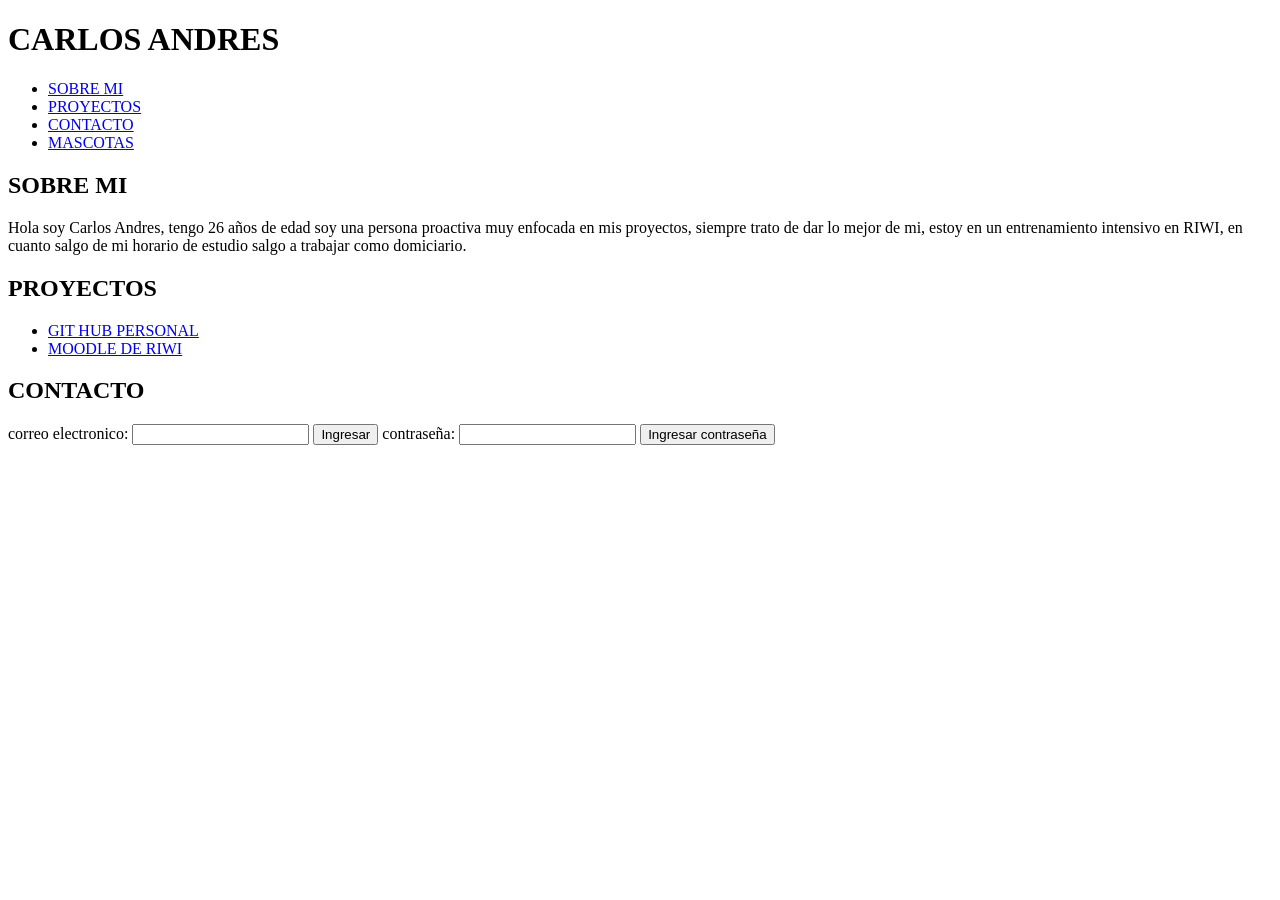
==== index.html @ cf4db9c6 "primero" ====
<!DOCTYPE html>
<html lang="en">
<head>
    <meta charset="UTF-8">
    <meta name="viewport" content="width=device-width, initial-scale=1.0">
    <link rel="stylesheet" href="styles.css">
    <title>CARLITOS</title>
</head>
<body>
    <h1>CARLOS ANDRES </h1>
        <nav>
            <ul>
                <li><a href="#SOBRE MI">SOBRE MI</a></li>
                <li><a href="#PROYECTOS">PROYECTOS</a></li>
                <li><a href="#CONTACTO">CONTACTO</a></li>
                <li><a href="#MASCOTAS">MASCOTAS</a></li>
            </ul>        
        </nav>
        <header>
            <nav>
                <section id="SOBRE MI"></section>
                <h2>SOBRE MI</h2>
                <p>Hola soy Carlos Andres, tengo 26 años de edad soy una persona proactiva muy enfocada en mis proyectos, siempre trato de dar lo mejor de mi, estoy en un entrenamiento intensivo en RIWI, en cuanto salgo de mi horario de estudio salgo a trabajar como domiciario. </p>
            </nav>

            <nav>
                <section id="PROYECTOS"></section>
                <h2>PROYECTOS</h2>
                <ul>
                    <li><a href="https://github.com/carlosospina2">GIT HUB PERSONAL</a></li>
                    <li><a href="https://moodle.riwi.io/mod/page/view.php?id=6146">MOODLE DE RIWI</a></li>
                </ul>

                <nav>
                    <section id="CONTACTO"></section>
                    <form class="FORMULARIO">
                    <h2>CONTACTO</h2> 

                    <div class=""></div>
                    <label for="correo">correo electronico:</label>
                    <input type="email" id="correo" name=" correo"  required>

                    <button type="submit">Ingresar </button>

                      <label for="contraseña">contraseña:</label>
                      <input type="password" id="contraseña" name=" contraseña" required> 

                      <button type="submit">Ingresar contraseña</button>
                    </form>

                </nav>

        
            </nav>
        </header>
    
</body>
</html>
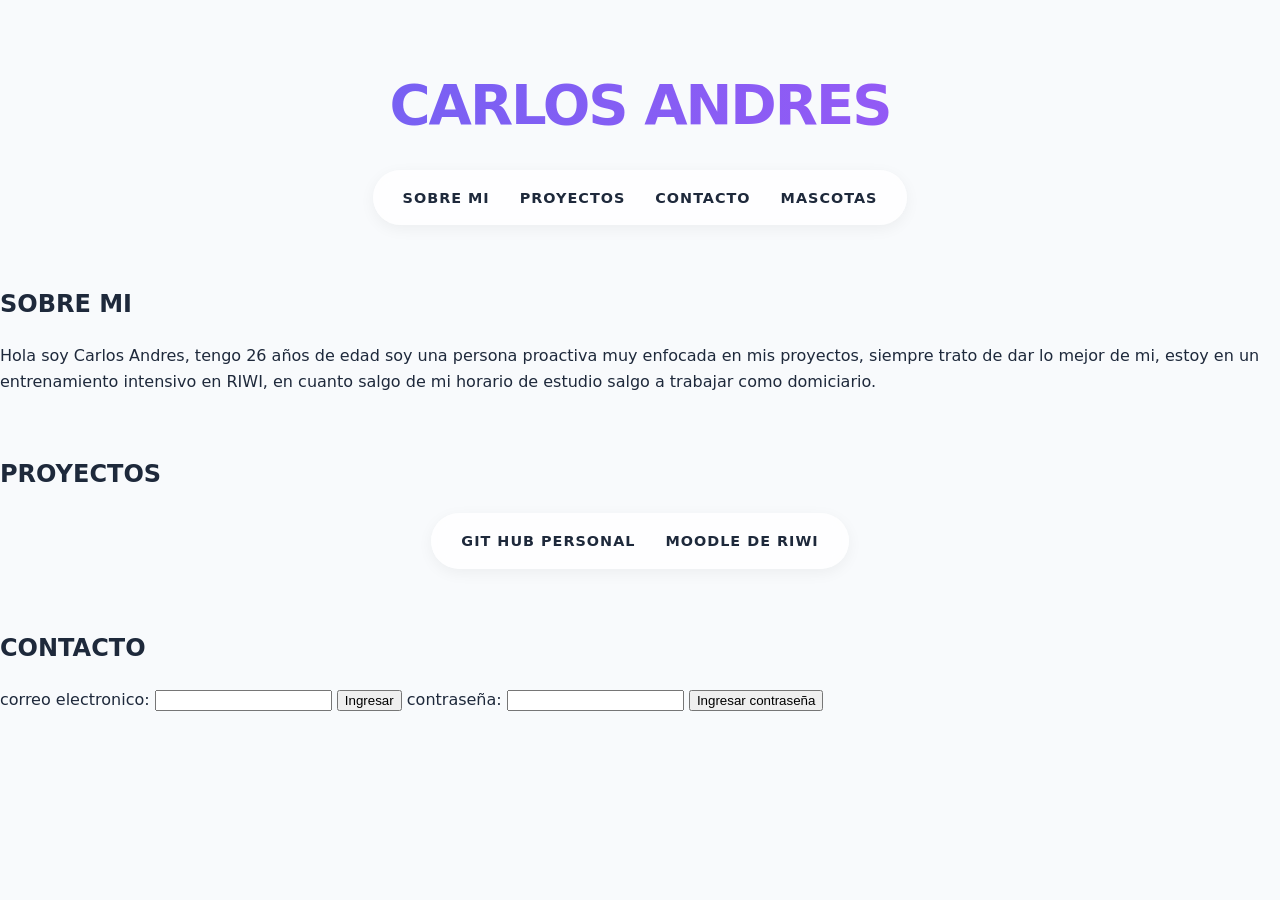
==== commit 46e0f8fc: "mejorando porta" ====
--- a/index.html
+++ b/index.html
@@ -3,20 +3,25 @@
 <head>
     <meta charset="UTF-8">
     <meta name="viewport" content="width=device-width, initial-scale=1.0">
-    <link rel="stylesheet" href="styles.css">
+    <link rel="stylesheet" href="/assets/css/styles.css">
+    
     <title>CARLITOS</title>
 </head>
-<body>
-    <h1>CARLOS ANDRES </h1>
+<header>
+
+    
+      <h1>CARLOS ANDRES </h1>
         <nav>
             <ul>
                 <li><a href="#SOBRE MI">SOBRE MI</a></li>
                 <li><a href="#PROYECTOS">PROYECTOS</a></li>
                 <li><a href="#CONTACTO">CONTACTO</a></li>
-                <li><a href="#MASCOTAS">MASCOTAS</a></li>
+                <li><a href="mascotas.html">MASCOTAS</a></li>
             </ul>        
         </nav>
-        <header>
+        </header>
+
+        <body>
             <nav>
                 <section id="SOBRE MI"></section>
                 <h2>SOBRE MI</h2>
@@ -47,11 +52,11 @@
 
                       <button type="submit">Ingresar contraseña</button>
                     </form>
-
-                </nav>
-
+                 </nav>
+         
         
-            </nav>
+        <nav>
+            <section id="MASCOTAS"></section>
         </header>
     
 </body>
--- a/assets/css/styles.css
+++ b/assets/css/styles.css
@@ -0,0 +1,111 @@
+/*body {
+    font-family: 'Arial', sans-serif;
+    margin: 0;
+    padding: 0;
+    background-color: #9b9b9b;
+    color: #000000;
+
+
+} 
+
+h1{
+    color: #030303; 
+    font-size: 2em;
+    font-family: Georgia, 'Times New Roman', Times, serif;
+    text-align: center;
+    text-shadow: 2px 2px 4px rgba(0, 0, 0, 0.1)
+
+}
+
+ul {
+    list-style: none;
+    padding: 2em;
+    display: flex;
+  list-style: none;
+  gap: 20px; /* Espacio entre elementos */
+body {
+  margin: 0;
+  font-family: "Inter", system-ui, -apple-system, sans-serif;
+  background-color: #f8fafc;
+  color: #1e293b;
+  line-height: 1.6;
+}
+
+h1 {
+  font-size: 3.5rem;
+  font-weight: 800;
+  text-align: center;
+  margin: 60px 0 20px;
+  letter-spacing: -2px;
+  background: linear-gradient(to right, #6366f1, #a855f7);
+  -webkit-background-clip: text;
+  -webkit-text-fill-color: transparent;
+}
+
+ul {
+  list-style: none;
+  padding: 0;
+  display: flex;
+  justify-content: center;
+  gap: 30px;
+  background: rgba(255, 255, 255, 0.8);
+  backdrop-filter: blur(10px);
+  padding: 15px 30px;
+  border-radius: 50px;
+  width: fit-content;
+  margin: 0 auto 40px;
+  box-shadow: 0 4px 15px rgba(0, 0, 0, 0.05);
+  position: sticky;
+  top: 20px;
+  z-index: 100;
+}
+ul li a {
+  text-decoration: none;
+  color: #1e293b;
+  font-weight: 600;
+  font-size: 0.9rem;
+  text-transform: uppercase;
+  letter-spacing: 1px;
+  transition: all 0.3s ease;
+}
+ul li a:hover {
+  color: #6366f1;
+}
+
+section {
+  max-width: 800px;
+  margin: 0 auto 60px;
+  padding: 0 20px;
+}
+section h2 {
+  font-size: 1.5rem;
+  border-bottom: 2px solid #6366f1;
+  width: fit-content;
+  margin-bottom: 20px;
+  color: #1e293b;
+}
+section p {
+  color: #64748b;
+  font-size: 1.1rem;
+}
+
+.project-links {
+  display: flex;
+  gap: 15px;
+}
+.project-links a {
+  background: #1e293b;
+  color: #ffffff;
+  padding: 10px 20px;
+  border-radius: 8px;
+  text-decoration: none;
+  font-size: 0.9rem;
+  transition: all 0.3s ease;
+}
+.project-links a:hover {
+  background: #6366f1;
+  transform: translateY(-3px);
+  box-shadow: 0 10px 20px rgba(99, 102, 241, 0.2);
+}
+
+/*# sourceMappingURL=styles.css.map */
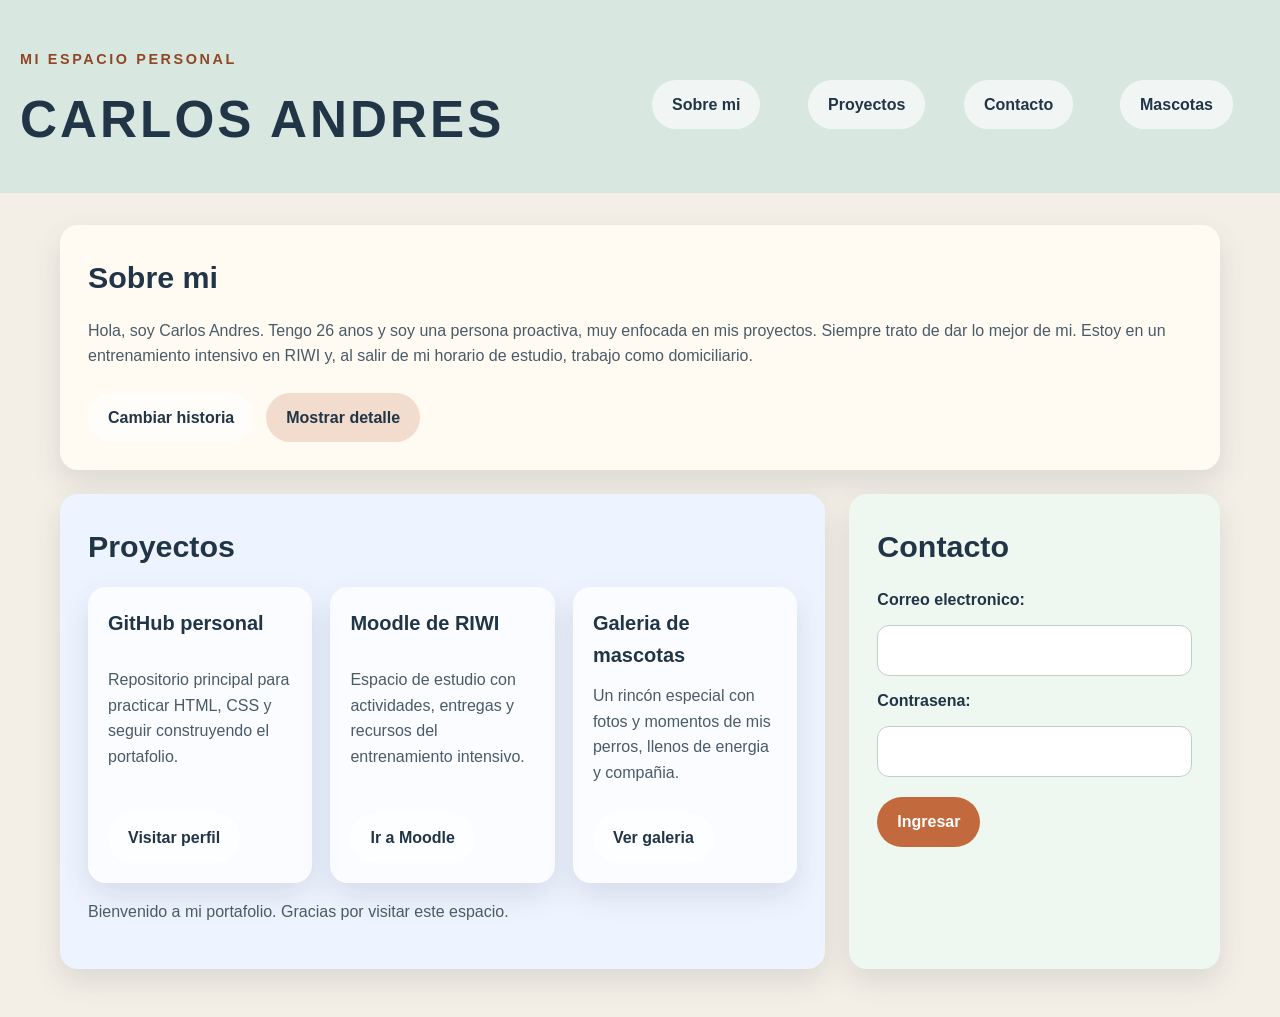
==== commit 78e30fc4: "portafolio carlos" ====
--- a/index.html
+++ b/index.html
@@ -1,63 +1,85 @@
 <!DOCTYPE html>
-<html lang="en">
+<html lang="es">
 <head>
     <meta charset="UTF-8">
     <meta name="viewport" content="width=device-width, initial-scale=1.0">
     <link rel="stylesheet" href="/assets/css/styles.css">
-    
     <title>CARLITOS</title>
 </head>
-<header>
+<body>
+    <!-- Encabezado con presentacion y accesos principales -->
+    <header class="encabezado">
+        <div class="marca">
+            <p class="sello">Mi espacio personal</p>
+            <h1>CARLOS ANDRES</h1>
+        </div>
+        <nav class="menu">
+            <ul>
+                <li><a href="#perfil">Sobre mi</a></li>
+                <li><a href="#proyectos">Proyectos</a></li>
+                <li><a href="#contacto">Contacto</a></li>
+                <li><a href="mascotas.html">Mascotas</a></li>
+            </ul>
+        </nav>
+    </header>
 
-    
-      <h1>CARLOS ANDRES </h1>
-        <nav>
-            <ul>
-                <li><a href="#SOBRE MI">SOBRE MI</a></li>
-                <li><a href="#PROYECTOS">PROYECTOS</a></li>
-                <li><a href="#CONTACTO">CONTACTO</a></li>
-                <li><a href="mascotas.html">MASCOTAS</a></li>
-            </ul>        
-        </nav>
-        </header>
+    <main class="contenido">
+        <!-- Seccion principal con informacion personal -->
+        <section id="perfil" class="bloque perfil">
+            <h2>Sobre mi</h2>
+            <p id="texto-perfil">
+                Hola, soy Carlos Andres. Tengo 26 anos y soy una persona proactiva, muy enfocada en mis
+                proyectos. Siempre trato de dar lo mejor de mi. Estoy en un entrenamiento intensivo en
+                RIWI y, al salir de mi horario de estudio, trabajo como domiciliario.
+            </p>
+            <div class="botones">
+                <button type="button" class="boton" id="boton-historia">Cambiar historia</button>
+                <button type="button" class="boton boton-suave" id="boton-detalle">Mostrar detalle</button>
+            </div>
+            <p class="detalle oculto" id="texto-extra">
+                Cada meta que me propongo la trabajo con disciplina, constancia y muchas ganas de seguir aprendiendo.
+            </p>
+        </section>
 
-        <body>
-            <nav>
-                <section id="SOBRE MI"></section>
-                <h2>SOBRE MI</h2>
-                <p>Hola soy Carlos Andres, tengo 26 años de edad soy una persona proactiva muy enfocada en mis proyectos, siempre trato de dar lo mejor de mi, estoy en un entrenamiento intensivo en RIWI, en cuanto salgo de mi horario de estudio salgo a trabajar como domiciario. </p>
-            </nav>
+        <!-- Bloque con enlaces a proyectos y espacios del portafolio -->
+        <section id="proyectos" class="bloque proyectos">
+            <h2>Proyectos</h2>
+            <div class="cuadricula">
+                <article class="tarjeta destacada">
+                    <h3>GitHub personal</h3>
+                    <p>Repositorio principal para practicar HTML, CSS y seguir construyendo el portafolio.</p>
+                    <a href="https://github.com/carlosospina2">Visitar perfil</a>
+                </article>
 
-            <nav>
-                <section id="PROYECTOS"></section>
-                <h2>PROYECTOS</h2>
-                <ul>
-                    <li><a href="https://github.com/carlosospina2">GIT HUB PERSONAL</a></li>
-                    <li><a href="https://moodle.riwi.io/mod/page/view.php?id=6146">MOODLE DE RIWI</a></li>
-                </ul>
+                <article class="tarjeta lateral">
+                    <h3>Moodle de RIWI</h3>
+                    <p>Espacio de estudio con actividades, entregas y recursos del entrenamiento intensivo.</p>
+                    <a href="https://moodle.riwi.io/mod/page/view.php?id=6146">Ir a Moodle</a>
+                </article>
 
-                <nav>
-                    <section id="CONTACTO"></section>
-                    <form class="FORMULARIO">
-                    <h2>CONTACTO</h2> 
+                <article class="tarjeta lateral">
+                    <h3>Galeria de mascotas</h3>
+                    <p>Un rincón especial con fotos y momentos de mis perros, llenos de energia y compañia.</p>
+                    <a href="mascotas.html">Ver galeria</a>
+                </article>
+            </div>
+            <p class="aviso" id="mensaje-bienvenida" aria-live="polite"></p>
+        </section>
 
-                    <div class=""></div>
-                    <label for="correo">correo electronico:</label>
-                    <input type="email" id="correo" name=" correo"  required>
+        <!-- Formulario sencillo de contacto -->
+        <section id="contacto" class="bloque contacto">
+            <h2>Contacto</h2>
+            <form class="formulario">
+                <label for="correo">Correo electronico:</label>
+                <input type="email" id="correo" name="correo" required>
 
-                    <button type="submit">Ingresar </button>
+                <label for="contrasena">Contrasena:</label>
+                <input type="password" id="contrasena" name="contrasena" required>
 
-                      <label for="contraseña">contraseña:</label>
-                      <input type="password" id="contraseña" name=" contraseña" required> 
-
-                      <button type="submit">Ingresar contraseña</button>
-                    </form>
-                 </nav>
-         
-        
-        <nav>
-            <section id="MASCOTAS"></section>
-        </header>
-    
+                <button type="submit">Ingresar</button>
+            </form>
+        </section>
+    </main>
+    <script src="script.js"></script>
 </body>
-</html>+</html>
--- a/assets/css/styles.css
+++ b/assets/css/styles.css
@@ -1,111 +1,422 @@
-/*body {
-    font-family: 'Arial', sans-serif;
-    margin: 0;
-    padding: 0;
-    background-color: #9b9b9b;
-    color: #000000;
-
-
-} 
-
-h1{
-    color: #030303; 
-    font-size: 2em;
-    font-family: Georgia, 'Times New Roman', Times, serif;
-    text-align: center;
-    text-shadow: 2px 2px 4px rgba(0, 0, 0, 0.1)
-
-}
-
-ul {
-    list-style: none;
-    padding: 2em;
-    display: flex;
-  list-style: none;
-  gap: 20px; /* Espacio entre elementos */
+:root {
+  /* Variables base para mantener colores y espacios consistentes */
+  --font-base: "Segoe UI", Tahoma, Geneva, Verdana, sans-serif;
+  --bg-page: #f4efe6;
+  --bg-header: #d9e7e1;
+  --bg-about: #fffaf2;
+  --bg-projects: #eef4ff;
+  --bg-contact: #eef8f1;
+  --bg-mascotas: #dbe7f6;
+  --surface: rgba(255, 255, 255, 0.72);
+  --surface-soft: rgba(255, 255, 255, 0.65);
+  --text-main: #213547;
+  --text-soft: #4a5b68;
+  --accent: #c26a3d;
+  --accent-dark: #8e4724;
+  --border-soft: #bfd0c5;
+  --shadow: 0 0.75rem 1.875rem rgba(33, 53, 71, 0.12);
+  --radius-lg: 1.125rem;
+  --radius-md: 1rem;
+  --radius-pill: 999px;
+  --space-xs: 0.5rem;
+  --space-sm: 0.75rem;
+  --space-md: 1rem;
+  --space-lg: 1.5rem;
+  --space-xl: 2rem;
+  --space-2xl: 3rem;
+  --transition: 0.25s ease;
+}
+
+*,
+*::before,
+*::after {
+  box-sizing: border-box;
+}
+
+html {
+  font-size: 100%;
+}
+
 body {
   margin: 0;
-  font-family: "Inter", system-ui, -apple-system, sans-serif;
-  background-color: #f8fafc;
-  color: #1e293b;
+  padding: 0;
+  font-family: var(--font-base);
+  font-size: 1rem;
   line-height: 1.6;
+  background-color: var(--bg-page);
+  color: var(--text-main);
+}
+
+img {
+  display: block;
+  width: 100%;
+  max-width: 100%;
+  height: auto;
+  border-radius: var(--radius-md);
+  box-shadow: var(--shadow);
+}
+
+h1,
+h2,
+h3,
+p {
+  margin-top: 0;
+}
+
+p {
+  color: var(--text-soft);
+  font-size: 1rem;
+}
+
+/* Encabezado principal con logo y menu */
+.encabezado {
+  display: flex;
+  justify-content: space-between;
+  align-items: center;
+  gap: var(--space-lg);
+  padding: var(--space-2xl) 1.25rem var(--space-xl);
+  background-color: var(--bg-header);
+}
+
+.marca,
+.menu {
+  flex: 1 1 18rem;
+}
+
+.sello {
+  margin-bottom: var(--space-xs);
+  font-size: 0.9rem;
+  font-weight: 700;
+  letter-spacing: 0.18em;
+  text-transform: uppercase;
+  color: var(--accent-dark);
 }
 
 h1 {
-  font-size: 3.5rem;
-  font-weight: 800;
-  text-align: center;
-  margin: 60px 0 20px;
-  letter-spacing: -2px;
-  background: linear-gradient(to right, #6366f1, #a855f7);
-  -webkit-background-clip: text;
-  -webkit-text-fill-color: transparent;
-}
-
-ul {
+  margin-bottom: 0;
+  font-size: clamp(2rem, 4vw, 3.5rem);
+  letter-spacing: 0.06em;
+}
+
+h2 {
+  margin-bottom: var(--space-md);
+  font-size: 1.9rem;
+}
+
+h3 {
+  margin-bottom: 0;
+  font-size: 1.25rem;
+}
+
+.menu ul,
+.cuadricula,
+.mosaico,
+/* Rejilla general del portafolio */
+.contenido {
+  display: grid;
+}
+
+.menu ul {
+  grid-template-columns: repeat(4, minmax(0, 1fr));
+  align-items: center;
+  gap: var(--space-md);
   list-style: none;
+  margin: 0;
   padding: 0;
+}
+
+.enlace,
+.menu a,
+.tarjeta a,
+.boton,
+.formulario button {
+  display: inline-flex;
+  align-items: center;
+  justify-content: center;
+  gap: 0.35rem;
+  width: fit-content;
+  padding: 0.75rem 1.25rem;
+  border: none;
+  border-radius: var(--radius-pill);
+  background-color: var(--surface-soft);
+  color: var(--text-main);
+  text-decoration: none;
+  font: inherit;
+  font-weight: 700;
+  cursor: pointer;
+  transition: transform var(--transition), background-color var(--transition), color var(--transition);
+}
+
+.menu a,
+.tarjeta a {
+  justify-self: center;
+}
+
+.enlace:hover,
+.tarjeta a:hover,
+.boton:hover,
+.formulario button:hover,
+.menu a:hover {
+  background-color: var(--accent);
+  color: #ffffff;
+  transform: translateY(-0.125rem);
+}
+
+.contenido {
+  max-width: 75rem;
+  margin: 0 auto;
+  padding: var(--space-xl) 1.25rem var(--space-2xl);
+  grid-template-columns: repeat(3, minmax(0, 1fr));
+  grid-template-areas:
+    "about about about"
+    "projects projects contact";
+  gap: var(--space-lg);
+}
+
+.bloque,
+.tarjeta,
+.ficha,
+.pieza {
+  border-radius: var(--radius-lg);
+  background-color: var(--surface);
+  box-shadow: var(--shadow);
+}
+
+.bloque {
+  padding: 1.75rem;
+}
+
+.perfil {
+  grid-area: about;
+  background-color: var(--bg-about);
+}
+
+.proyectos {
+  grid-area: projects;
+  background-color: var(--bg-projects);
+}
+
+.contacto {
+  grid-area: contact;
+  background-color: var(--bg-contact);
+}
+
+/* Tarjetas de proyectos en distintas columnas */
+.cuadricula {
+  grid-template-columns: repeat(3, minmax(0, 1fr));
+  grid-template-areas: "featured side-one side-two";
+  gap: 1.125rem;
+}
+
+.tarjeta,
+.ficha,
+.pieza {
   display: flex;
-  justify-content: center;
-  gap: 30px;
-  background: rgba(255, 255, 255, 0.8);
-  backdrop-filter: blur(10px);
-  padding: 15px 30px;
-  border-radius: 50px;
-  width: fit-content;
-  margin: 0 auto 40px;
-  box-shadow: 0 4px 15px rgba(0, 0, 0, 0.05);
-  position: sticky;
-  top: 20px;
-  z-index: 100;
-}
-ul li a {
-  text-decoration: none;
-  color: #1e293b;
+  flex-direction: column;
+  gap: var(--space-sm);
+  padding: 1.25rem;
+}
+
+.tarjeta {
+  justify-content: space-between;
+}
+
+.destacada {
+  grid-area: featured;
+}
+
+.lateral:first-of-type {
+  grid-area: side-one;
+}
+
+.lateral:last-of-type {
+  grid-area: side-two;
+}
+
+/* Acciones del bloque de presentacion */
+.botones {
+  display: flex;
+  flex-wrap: wrap;
+  gap: var(--space-sm);
+  margin-top: var(--space-lg);
+}
+
+.boton-suave {
+  background-color: #f2dccd;
+}
+
+.detalle,
+.aviso {
+  margin-top: var(--space-md);
+}
+
+.oculto {
+  display: none;
+}
+
+.formulario {
+  display: flex;
+  flex-direction: column;
+  gap: var(--space-sm);
+}
+
+.formulario label {
   font-weight: 600;
-  font-size: 0.9rem;
-  text-transform: uppercase;
-  letter-spacing: 1px;
-  transition: all 0.3s ease;
-}
-ul li a:hover {
-  color: #6366f1;
-}
-
-section {
-  max-width: 800px;
-  margin: 0 auto 60px;
-  padding: 0 20px;
-}
-section h2 {
-  font-size: 1.5rem;
-  border-bottom: 2px solid #6366f1;
-  width: fit-content;
-  margin-bottom: 20px;
-  color: #1e293b;
-}
-section p {
-  color: #64748b;
-  font-size: 1.1rem;
-}
-
-.project-links {
+}
+
+.formulario input {
+  padding: 0.75rem 0.875rem;
+  border: 1px solid var(--border-soft);
+  border-radius: 0.75rem;
+  font: inherit;
+}
+
+.formulario button {
+  margin-top: var(--space-xs);
+  background-color: var(--accent);
+  color: #ffffff;
+}
+
+.encabezado-mascotas {
+  background-color: var(--bg-mascotas);
+}
+
+/* Estructura principal de la pagina de mascotas */
+.mascotas {
+  grid-template-columns: 1fr;
+  grid-template-areas:
+    "intro"
+    "flex-gallery"
+    "grid-gallery";
+}
+
+.intro {
+  grid-area: intro;
+}
+
+#huellas {
+  grid-area: flex-gallery;
+}
+
+#mundo {
+  grid-area: grid-gallery;
+}
+
+/* Galeria flexible para las fotos */
+.galeria {
   display: flex;
-  gap: 15px;
-}
-.project-links a {
-  background: #1e293b;
-  color: #ffffff;
-  padding: 10px 20px;
-  border-radius: 8px;
-  text-decoration: none;
-  font-size: 0.9rem;
-  transition: all 0.3s ease;
-}
-.project-links a:hover {
-  background: #6366f1;
-  transform: translateY(-3px);
-  box-shadow: 0 10px 20px rgba(99, 102, 241, 0.2);
-}
-
-/*# sourceMappingURL=styles.css.map */
+  flex-wrap: wrap;
+  gap: 1.125rem;
+}
+
+.ficha {
+  flex: 1 1 calc(33.333% - 1.125rem);
+}
+
+.ficha h3,
+.texto h3 {
+  margin-bottom: 0;
+}
+
+/* Mosaico para variar la composicion visual */
+.mosaico {
+  grid-template-columns: repeat(4, minmax(0, 1fr));
+  gap: 1.125rem;
+}
+
+.ancho {
+  grid-column: span 2;
+}
+
+.alto {
+  grid-row: span 2;
+}
+
+.texto p {
+  margin-top: var(--space-xs);
+}
+
+@media (max-width: 47.99rem) {
+  /* Ajustes para celulares */
+  .encabezado {
+    flex-direction: column;
+    align-items: stretch;
+    text-align: center;
+  }
+
+  .menu ul {
+    grid-template-columns: 1fr;
+  }
+
+  .menu a {
+    width: 100%;
+  }
+
+  .contenido {
+    grid-template-columns: 1fr;
+    grid-template-areas:
+      "about"
+      "projects"
+      "contact";
+    padding: var(--space-lg) 1rem var(--space-xl);
+  }
+
+  .cuadricula {
+    grid-template-columns: 1fr;
+    grid-template-areas:
+      "featured"
+      "side-one"
+      "side-two";
+  }
+
+  .galeria {
+    justify-content: center;
+  }
+
+  .ficha {
+    flex-basis: calc(50% - 1.125rem);
+  }
+
+  .mosaico {
+    grid-template-columns: repeat(2, minmax(0, 1fr));
+  }
+
+  .ancho,
+  .alto {
+    grid-column: auto;
+    grid-row: auto;
+  }
+}
+
+@media (min-width: 48rem) and (max-width: 63.99rem) {
+  /* Ajustes intermedios para tablets */
+  .encabezado {
+    flex-wrap: wrap;
+  }
+
+  .menu ul {
+    grid-template-columns: repeat(4, minmax(0, 1fr));
+  }
+
+  .contenido {
+    grid-template-columns: repeat(2, minmax(0, 1fr));
+    grid-template-areas:
+      "about about"
+      "projects contact";
+  }
+
+  .cuadricula {
+    grid-template-columns: repeat(2, minmax(0, 1fr));
+    grid-template-areas:
+      "featured side-one"
+      "featured side-two";
+  }
+
+  .ficha {
+    flex-basis: calc(50% - 1.125rem);
+  }
+
+  .mosaico {
+    grid-template-columns: repeat(3, minmax(0, 1fr));
+  }
+}
